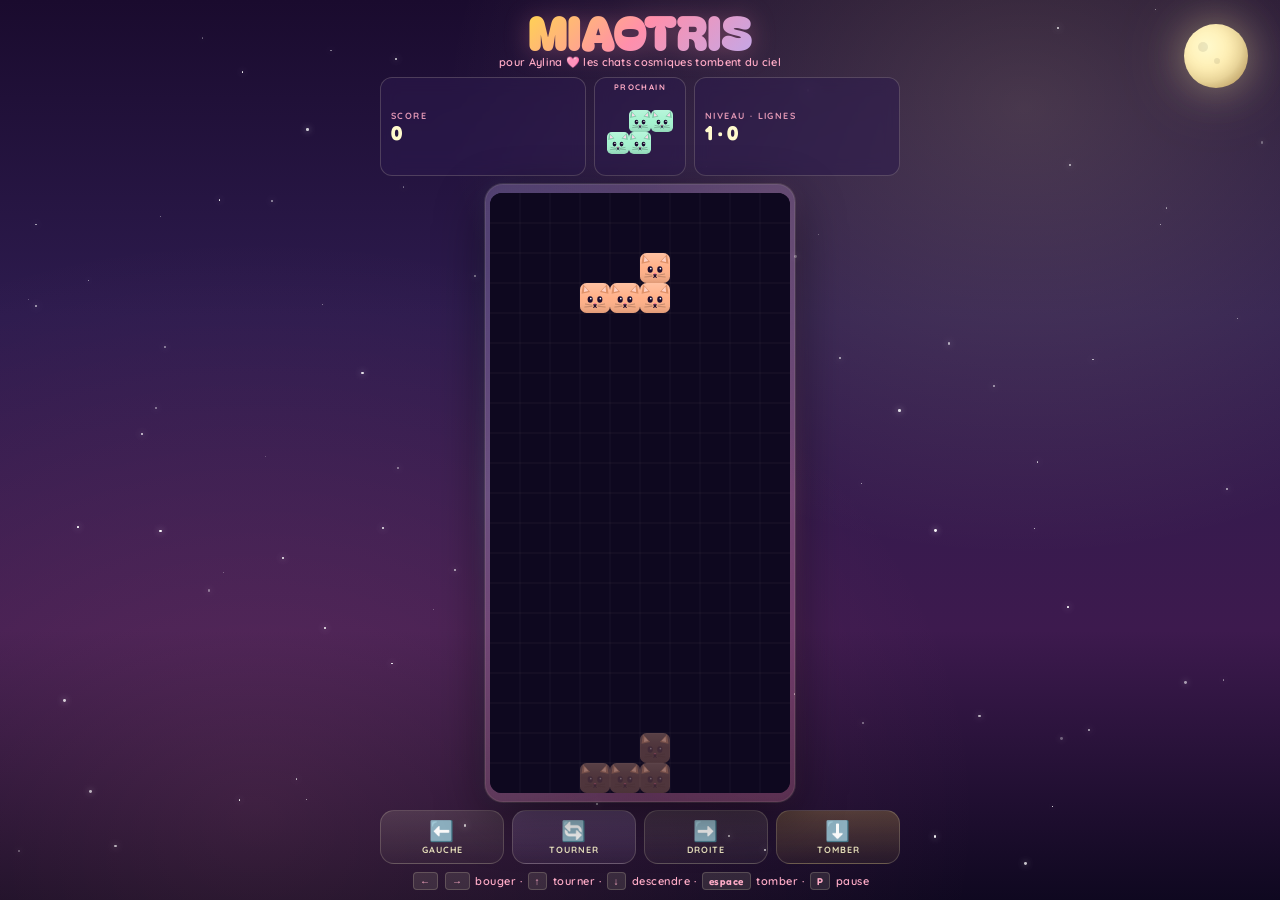
==== index.html @ 1fc5ab64 "Add files via upload" ====
<!doctype html>
<html lang="fr">
<head>
<meta charset="utf-8">
<meta name="viewport" content="width=device-width, initial-scale=1, viewport-fit=cover, user-scalable=no">
<meta name="theme-color" content="#1a0b2e">
<title>MIAOTRIS — Pour Aylina 🌙</title>
<link rel="preconnect" href="https://fonts.googleapis.com">
<link rel="preconnect" href="https://fonts.gstatic.com" crossorigin>
<link href="https://fonts.googleapis.com/css2?family=Bagel+Fat+One&family=Fredoka:wght@500;600;700&family=Quicksand:wght@500;600;700&display=swap" rel="stylesheet">
<style>
:root{
  --night-1:#1a0b2e;
  --night-2:#2d1b4e;
  --night-3:#3d1a4e;
  --night-4:#0f0820;
  --moon:#fffacd;
  --moon-glow:#ffe9a8;
  --pink:#ff8fab;
  --pink-soft:#ffacc7;
  --mint:#a5f3d0;
  --sky:#87ceeb;
  --gold:#ffd54f;
  --lav:#c4a7e7;
  --peach:#ffb088;
  --coral:#ff8a80;
  --ink:#1a0b2e;
  --paper:#fffacd;
  --line:rgba(255,250,205,.18);
  --grid:rgba(255,250,205,.08);
}

*{box-sizing:border-box;margin:0;padding:0;-webkit-tap-highlight-color:transparent;-webkit-touch-callout:none}
html,body{
  height:100%;
  width:100%;
  overflow:hidden;
  overscroll-behavior:none;
  position:fixed;
  inset:0;
  -webkit-user-select:none;user-select:none;
  touch-action:none;
}

body{
  font-family:'Quicksand',system-ui,sans-serif;
  color:var(--paper);
  background:
    radial-gradient(ellipse at 80% 12%, rgba(255,234,168,.18), transparent 40%),
    radial-gradient(ellipse at 20% 90%, rgba(255,143,171,.14), transparent 50%),
    linear-gradient(180deg, var(--night-1) 0%, var(--night-2) 35%, var(--night-3) 70%, var(--night-4) 100%);
  padding:env(safe-area-inset-top) env(safe-area-inset-right) env(safe-area-inset-bottom) env(safe-area-inset-left);
  display:flex;flex-direction:column;
}

/* ETOILES SCINTILLANTES */
.stars{position:fixed;inset:0;pointer-events:none;z-index:0;overflow:hidden}
.star{position:absolute;background:#fff;border-radius:50%;box-shadow:0 0 6px rgba(255,255,255,.8);animation:twinkle linear infinite}
@keyframes twinkle{
  0%,100%{opacity:.2;transform:scale(.8)}
  50%{opacity:1;transform:scale(1.2)}
}

/* LUNE */
.moon{
  position:fixed;top:24px;right:32px;width:64px;height:64px;
  border-radius:50%;
  background:radial-gradient(circle at 35% 35%, var(--moon) 0%, var(--moon-glow) 60%, #d4a85f 100%);
  box-shadow:0 0 40px rgba(255,234,168,.4), 0 0 80px rgba(255,234,168,.2), inset -8px -8px 16px rgba(0,0,0,.15);
  z-index:1;
  animation:moonFloat 12s ease-in-out infinite;
}
@keyframes moonFloat{
  0%,100%{transform:translateY(0) rotate(0deg)}
  50%{transform:translateY(-8px) rotate(3deg)}
}
.moon::before,.moon::after{
  content:'';position:absolute;border-radius:50%;background:rgba(0,0,0,.08);
}
.moon::before{width:10px;height:10px;top:18px;left:14px}
.moon::after{width:6px;height:6px;top:34px;left:30px}

/* SHELL */
.app{
  position:relative;z-index:2;
  display:flex;flex-direction:column;align-items:center;
  flex:1 1 auto;
  width:100%;height:100%;min-height:0;
  padding:8px 10px 10px;
  gap:8px;
  overflow:hidden;
}

header{
  text-align:center;
  display:flex;flex-direction:column;align-items:center;gap:0;
  flex:0 0 auto;
}
h1{
  font-family:'Bagel Fat One',cursive;
  font-size:clamp(28px,7vw,46px);
  letter-spacing:1px;
  line-height:1;
  background:linear-gradient(135deg,#ffd54f 0%,#ff8fab 50%,#c4a7e7 100%);
  -webkit-background-clip:text;background-clip:text;
  -webkit-text-fill-color:transparent;
  filter:drop-shadow(0 2px 12px rgba(255,143,171,.3));
  animation:titleWiggle 6s ease-in-out infinite;
}
@keyframes titleWiggle{
  0%,100%{transform:rotate(-1deg)}
  50%{transform:rotate(1deg)}
}
.tag{
  font-family:'Quicksand',sans-serif;
  font-weight:600;font-size:11px;
  color:var(--pink-soft);
  letter-spacing:.3px;
  margin-top:1px;
}
.tag .heart{display:inline-block;animation:beat 1.4s ease-in-out infinite}
@keyframes beat{0%,100%{transform:scale(1)}30%{transform:scale(1.25)}}

/* HUD */
.hud{
  display:grid;grid-template-columns:1fr auto 1fr;
  gap:8px;width:100%;max-width:520px;align-items:stretch;
  flex:0 0 auto;
}
.stat{
  background:rgba(45,27,78,.55);
  backdrop-filter:blur(8px);-webkit-backdrop-filter:blur(8px);
  border:1px solid var(--line);
  border-radius:12px;
  padding:6px 10px;
  display:flex;flex-direction:column;justify-content:center;
}
.stat .label{
  font-size:9px;text-transform:uppercase;letter-spacing:1.4px;
  color:var(--pink-soft);font-weight:700;opacity:.85;
}
.stat .value{
  font-family:'Fredoka',sans-serif;font-weight:700;
  font-size:20px;color:var(--paper);line-height:1;margin-top:2px;
}
.next-wrap{
  display:flex;flex-direction:column;align-items:center;
  background:rgba(45,27,78,.55);
  border:1px solid var(--line);border-radius:12px;
  padding:4px 6px;
  backdrop-filter:blur(8px);-webkit-backdrop-filter:blur(8px);
}
.next-wrap .label{
  font-size:8px;text-transform:uppercase;letter-spacing:1.4px;
  color:var(--pink-soft);font-weight:700;
}
#nextCanvas{display:block;margin-top:1px;border-radius:6px}

/* JEU */
.board-wrap{
  position:relative;
  border-radius:18px;
  padding:5px;
  background:linear-gradient(160deg,rgba(196,167,231,.25),rgba(255,143,171,.2));
  box-shadow:0 16px 50px rgba(0,0,0,.45), 0 0 0 1px rgba(255,250,205,.12), inset 0 0 0 1px rgba(255,250,205,.08);
  flex:1 1 auto;
  display:flex;align-items:center;justify-content:center;
  min-height:0;
}
.board-wrap::before{
  content:'';position:absolute;inset:-2px;border-radius:20px;
  background:conic-gradient(from 0deg,transparent 0%,rgba(255,143,171,.4) 25%,transparent 50%,rgba(135,206,235,.4) 75%,transparent 100%);
  z-index:-1;filter:blur(8px);opacity:.5;
  animation:rotate 18s linear infinite;
}
@keyframes rotate{to{transform:rotate(360deg)}}
#gameCanvas{
  display:block;border-radius:12px;
  background:
    linear-gradient(180deg,rgba(15,8,32,.85),rgba(26,11,46,.95));
  box-shadow:inset 0 4px 20px rgba(0,0,0,.5);
  touch-action:none;
}

/* CONTROLES TACTILES */
.controls{
  display:grid;grid-template-columns:repeat(4,1fr);
  gap:8px;width:100%;max-width:520px;
  flex:0 0 auto;
}
.btn{
  font-family:'Quicksand',sans-serif;font-weight:700;
  font-size:13px;letter-spacing:.5px;
  background:linear-gradient(180deg,rgba(255,250,205,.12),rgba(255,250,205,.04));
  color:var(--paper);
  border:1.5px solid var(--line);
  border-radius:14px;
  padding:10px 4px 8px;
  display:flex;flex-direction:column;align-items:center;justify-content:center;gap:3px;
  cursor:pointer;
  user-select:none;-webkit-user-select:none;
  touch-action:manipulation;
  transition:transform .08s ease, background .15s ease, box-shadow .15s ease;
  min-height:54px;
}
.btn .ico{font-size:20px;line-height:1}
.btn .lbl{font-size:9px;opacity:.85;text-transform:uppercase;letter-spacing:1px}
.btn:active{
  transform:scale(.94);
  background:linear-gradient(180deg,rgba(255,143,171,.3),rgba(196,167,231,.2));
  box-shadow:0 0 24px rgba(255,143,171,.35);
}
.btn[data-key="rotate"]{background:linear-gradient(180deg,rgba(196,167,231,.25),rgba(196,167,231,.08))}
.btn[data-key="drop"]{background:linear-gradient(180deg,rgba(255,213,79,.22),rgba(255,213,79,.06))}

/* PAUSE / GAME OVER MODAL */
.modal{
  position:fixed;inset:0;display:flex;align-items:center;justify-content:center;
  background:rgba(15,8,32,.78);backdrop-filter:blur(10px);-webkit-backdrop-filter:blur(10px);
  z-index:50;
  opacity:0;pointer-events:none;
  transition:opacity .3s ease;
  padding:20px;
  overflow-y:auto;
  touch-action:pan-y;
  -webkit-overflow-scrolling:touch;
}
.modal.show{opacity:1;pointer-events:auto}
.card{
  background:linear-gradient(180deg,rgba(61,26,78,.95),rgba(45,27,78,.95));
  border:1.5px solid var(--line);
  border-radius:24px;padding:24px 22px;
  text-align:center;max-width:340px;width:100%;
  max-height:calc(100dvh - 40px);
  overflow-y:auto;
  touch-action:pan-y;
  -webkit-overflow-scrolling:touch;
  box-shadow:0 30px 80px rgba(0,0,0,.5);
  transform:scale(.9);transition:transform .35s cubic-bezier(.4,1.5,.5,1);
}
.modal.show .card{transform:scale(1)}
.card h2{
  font-family:'Bagel Fat One',cursive;font-size:34px;line-height:1;
  background:linear-gradient(135deg,var(--gold) 0%,var(--pink) 60%,var(--lav) 100%);
  -webkit-background-clip:text;background-clip:text;-webkit-text-fill-color:transparent;
}
.card .stats-row{
  display:flex;justify-content:space-around;margin:18px 0;gap:12px;
}
.card .stats-row > div{flex:1}
.card .stats-row .label{font-size:10px;letter-spacing:1.5px;text-transform:uppercase;color:var(--pink-soft);font-weight:700}
.card .stats-row .value{font-family:'Fredoka',sans-serif;font-weight:700;font-size:24px;color:var(--paper)}
.card p{font-size:14px;color:var(--pink-soft);margin:8px 0 18px;font-weight:500}
.card .cats-sleep{font-size:38px;letter-spacing:6px;animation:zZz 2.4s ease-in-out infinite}
@keyframes zZz{0%,100%{opacity:.7}50%{opacity:1}}
.btn-primary{
  font-family:'Bagel Fat One',cursive;font-size:18px;
  background:linear-gradient(135deg,var(--pink) 0%,var(--gold) 100%);
  color:var(--ink);border:none;border-radius:14px;
  padding:14px 32px;cursor:pointer;
  box-shadow:0 8px 24px rgba(255,143,171,.4);
  transition:transform .12s ease;
  letter-spacing:1px;
}
.btn-primary:active{transform:scale(.95)}

/* AIDE TOUCHE CLAVIER (desktop uniquement) */
.kbd-hint{
  display:none;font-size:11px;color:var(--pink-soft);
  text-align:center;font-weight:600;letter-spacing:.5px;
  flex:0 0 auto;
}
.kbd-hint kbd{
  display:inline-block;padding:2px 6px;margin:0 2px;
  background:rgba(255,250,205,.1);border:1px solid var(--line);
  border-radius:4px;font-family:'Fredoka';font-size:10px;
}

/* SCORE FLOAT */
.score-float{
  position:absolute;font-family:'Bagel Fat One',cursive;font-size:24px;
  color:var(--gold);text-shadow:0 2px 8px rgba(0,0,0,.6);
  pointer-events:none;z-index:5;
  animation:floatUp 1.2s cubic-bezier(.2,.8,.2,1) forwards;
}
@keyframes floatUp{
  0%{opacity:0;transform:translateY(0) scale(.8)}
  20%{opacity:1;transform:translateY(-15px) scale(1.1)}
  100%{opacity:0;transform:translateY(-80px) scale(.9)}
}

/* PETITS ECRANS */
@media (max-height:700px){
  .app{padding:6px 8px 8px;gap:6px}
  h1{font-size:clamp(24px,6vw,38px)}
  .tag{font-size:10px}
  .stat{padding:5px 8px;border-radius:10px}
  .stat .value{font-size:17px}
  .btn{min-height:48px;padding:8px 4px 6px}
  .btn .ico{font-size:18px}
  .btn .lbl{font-size:8px}
  .moon{width:42px;height:42px;top:10px;right:12px}
}
@media (max-width:380px){
  .moon{width:38px;height:38px;top:10px;right:10px}
  h1{font-size:30px}
  .btn .lbl{display:none}
  .btn{min-height:48px}
  .btn .ico{font-size:22px}
}

@media (min-width:768px) and (min-height:720px){
  .kbd-hint{display:block}
}

/* PAUSED OVERLAY */
.paused-banner{
  position:absolute;inset:5px;display:flex;align-items:center;justify-content:center;
  background:rgba(26,11,46,.7);backdrop-filter:blur(4px);
  border-radius:12px;font-family:'Bagel Fat One',cursive;font-size:32px;
  color:var(--gold);letter-spacing:2px;
  opacity:0;pointer-events:none;transition:opacity .25s ease;
}
.paused-banner.show{opacity:1}
</style>
</head>
<body>

<div class="stars" id="stars"></div>
<div class="moon" aria-hidden="true"></div>

<div class="app">
  <header>
    <h1>MIAOTRIS</h1>
    <div class="tag">pour Aylina <span class="heart">🩷</span> les chats cosmiques tombent du ciel</div>
  </header>

  <div class="hud">
    <div class="stat">
      <span class="label">Score</span>
      <span class="value" id="score">0</span>
    </div>
    <div class="next-wrap">
      <span class="label">Prochain</span>
      <canvas id="nextCanvas" width="80" height="80"></canvas>
    </div>
    <div class="stat">
      <span class="label">Niveau · Lignes</span>
      <span class="value"><span id="level">1</span> · <span id="lines">0</span></span>
    </div>
  </div>

  <div class="board-wrap" id="boardWrap">
    <canvas id="gameCanvas" width="300" height="600"></canvas>
    <div class="paused-banner" id="pausedBanner">PAUSE 😺</div>
  </div>

  <div class="controls">
    <button class="btn" data-key="left" aria-label="Gauche">
      <span class="ico">⬅️</span><span class="lbl">Gauche</span>
    </button>
    <button class="btn" data-key="rotate" aria-label="Tourner">
      <span class="ico">🔄</span><span class="lbl">Tourner</span>
    </button>
    <button class="btn" data-key="right" aria-label="Droite">
      <span class="ico">➡️</span><span class="lbl">Droite</span>
    </button>
    <button class="btn" data-key="drop" aria-label="Tomber">
      <span class="ico">⬇️</span><span class="lbl">Tomber</span>
    </button>
  </div>

  <div class="kbd-hint">
    <kbd>←</kbd> <kbd>→</kbd> bouger · <kbd>↑</kbd> tourner · <kbd>↓</kbd> descendre · <kbd>espace</kbd> tomber · <kbd>P</kbd> pause
  </div>
</div>

<div class="modal" id="gameOverModal">
  <div class="card">
    <h2 id="goverTitle">Bonne nuit les chats !</h2>
    <div class="cats-sleep">😴😺💤</div>
    <div class="stats-row">
      <div><div class="label">Score</div><div class="value" id="finalScore">0</div></div>
      <div><div class="label">Lignes</div><div class="value" id="finalLines">0</div></div>
      <div><div class="label">Record</div><div class="value" id="bestScore">0</div></div>
    </div>
    <p id="goverSub">Les chats sont fatigués. Veux-tu rejouer&nbsp;?</p>
    <button class="btn-primary" id="restartBtn">REJOUER 🌙</button>
  </div>
</div>

<script>
'use strict';

/* ========================================================
   MIAOTRIS — Tetris cosmique pour Aylina
   Single-file HTML, canvas custom, Web Audio synth
   Studio Niko Design · Pour la fille de Niko
   ======================================================== */

/* --- safeStorage wrapper (incognito/iframe tolerant) --- */
const safeStorage = (() => {
  try { localStorage.setItem('__t','1'); localStorage.removeItem('__t'); return localStorage; }
  catch(e){ const m={}; return { getItem:k=>m[k]??null, setItem:(k,v)=>{m[k]=String(v)}, removeItem:k=>{delete m[k]} }; }
})();

/* --- ETOILES BACKGROUND --- */
function buildStars(){
  const wrap = document.getElementById('stars');
  const frag = document.createDocumentFragment();
  const N = 80;
  for (let i=0;i<N;i++){
    const s = document.createElement('div');
    s.className = 'star';
    const size = Math.random()*2.4 + .6;
    s.style.width = size+'px';
    s.style.height = size+'px';
    s.style.left = Math.random()*100+'%';
    s.style.top = Math.random()*100+'%';
    s.style.animationDuration = (1.5 + Math.random()*4)+'s';
    s.style.animationDelay = (Math.random()*4)+'s';
    s.style.opacity = .3 + Math.random()*.7;
    frag.appendChild(s);
  }
  wrap.appendChild(frag);
}

/* --- AUDIO SYNTH (Web Audio API) --- */
let audioCtx = null;
function ac(){
  if (!audioCtx){
    try { audioCtx = new (window.AudioContext||window.webkitAudioContext)(); }
    catch(e){ return null; }
  }
  if (audioCtx.state === 'suspended') audioCtx.resume();
  return audioCtx;
}
function tone({freq=440, freq2=null, dur=.15, type='sine', vol=.18, attack=.005, release=.08}={}){
  const c = ac(); if (!c) return;
  const o = c.createOscillator();
  const g = c.createGain();
  o.type = type;
  o.frequency.setValueAtTime(freq, c.currentTime);
  if (freq2) o.frequency.exponentialRampToValueAtTime(freq2, c.currentTime + dur);
  g.gain.setValueAtTime(0, c.currentTime);
  g.gain.linearRampToValueAtTime(vol, c.currentTime + attack);
  g.gain.linearRampToValueAtTime(0, c.currentTime + dur + release);
  o.connect(g); g.connect(c.destination);
  o.start(); o.stop(c.currentTime + dur + release + .02);
}
function sndMove(){ tone({freq:520, dur:.04, type:'triangle', vol:.08}); }
function sndRotate(){ tone({freq:760, freq2:980, dur:.08, type:'triangle', vol:.1}); }
function sndLock(){ tone({freq:220, freq2:160, dur:.1, type:'sine', vol:.14}); }
function sndMiaou(){
  // 2 tons "miaou"
  tone({freq:680, freq2:980, dur:.1, type:'sine', vol:.16});
  setTimeout(()=>tone({freq:880, freq2:520, dur:.18, type:'sine', vol:.18}), 90);
}
function sndTetris(){
  // Arpège majeur + miaou
  const notes = [523, 659, 784, 1047]; // C E G C
  notes.forEach((f,i)=> setTimeout(()=>tone({freq:f, dur:.12, type:'triangle', vol:.16}), i*70));
  setTimeout(sndMiaou, 320);
}
function sndGameOver(){
  const notes = [392, 349, 294, 220];
  notes.forEach((f,i)=> setTimeout(()=>tone({freq:f, dur:.22, type:'sine', vol:.16}), i*120));
}

/* --- TETROMINOES --- */
const TETROMINOES = {
  I: [[0,0,0,0],[1,1,1,1],[0,0,0,0],[0,0,0,0]],
  O: [[1,1],[1,1]],
  T: [[0,1,0],[1,1,1],[0,0,0]],
  L: [[0,0,1],[1,1,1],[0,0,0]],
  J: [[1,0,0],[1,1,1],[0,0,0]],
  S: [[0,1,1],[1,1,0],[0,0,0]],
  Z: [[1,1,0],[0,1,1],[0,0,0]]
};

/* --- PALETTE CHATS (7 couleurs harmonieuses nuit étoilée) --- */
const CAT = {
  I: { body:'#87ceeb', ear:'#5ba8c9', innerEar:'#ffc4d6', shadow:'rgba(0,0,0,.18)', name:'Sky'   },
  O: { body:'#ffd54f', ear:'#e0b13a', innerEar:'#ffd9ec', shadow:'rgba(0,0,0,.16)', name:'Honey' },
  T: { body:'#c4a7e7', ear:'#9d80c4', innerEar:'#ffd9ec', shadow:'rgba(0,0,0,.18)', name:'Mauve' },
  L: { body:'#ffb088', ear:'#e09269', innerEar:'#ffd0c4', shadow:'rgba(0,0,0,.16)', name:'Peach' },
  J: { body:'#ff8a80', ear:'#d96b62', innerEar:'#ffd0c4', shadow:'rgba(0,0,0,.18)', name:'Coral' },
  S: { body:'#a5f3d0', ear:'#7fc9a8', innerEar:'#ffd9ec', shadow:'rgba(0,0,0,.16)', name:'Mint'  },
  Z: { body:'#ffacc7', ear:'#d985a6', innerEar:'#ffe1ec', shadow:'rgba(0,0,0,.16)', name:'Rose'  }
};
const TYPES = Object.keys(TETROMINOES);

/* --- DESSIN D'UN CHAT (cellule) --- */
function drawCat(ctx, x, y, size, type, blink=false){
  const p = CAT[type];
  const r = size*0.22;
  // Body rounded square
  ctx.fillStyle = p.body;
  ctx.beginPath();
  ctx.moveTo(x+r, y);
  ctx.arcTo(x+size, y, x+size, y+size, r);
  ctx.arcTo(x+size, y+size, x, y+size, r);
  ctx.arcTo(x, y+size, x, y, r);
  ctx.arcTo(x, y, x+size, y, r);
  ctx.closePath();
  ctx.fill();

  // Subtle inner highlight
  const grd = ctx.createLinearGradient(x, y, x, y+size);
  grd.addColorStop(0, 'rgba(255,255,255,.22)');
  grd.addColorStop(.5,'rgba(255,255,255,0)');
  grd.addColorStop(1, 'rgba(0,0,0,.12)');
  ctx.fillStyle = grd;
  ctx.fill();

  // Ears
  ctx.fillStyle = p.ear;
  // left ear
  ctx.beginPath();
  ctx.moveTo(x + size*0.10, y + size*0.04);
  ctx.lineTo(x + size*0.34, y + size*0.30);
  ctx.lineTo(x + size*0.05, y + size*0.36);
  ctx.closePath();
  ctx.fill();
  // right ear
  ctx.beginPath();
  ctx.moveTo(x + size*0.90, y + size*0.04);
  ctx.lineTo(x + size*0.66, y + size*0.30);
  ctx.lineTo(x + size*0.95, y + size*0.36);
  ctx.closePath();
  ctx.fill();

  // Inner ear (pink)
  ctx.fillStyle = p.innerEar;
  ctx.beginPath();
  ctx.moveTo(x + size*0.15, y + size*0.12);
  ctx.lineTo(x + size*0.28, y + size*0.27);
  ctx.lineTo(x + size*0.13, y + size*0.30);
  ctx.closePath();
  ctx.fill();
  ctx.beginPath();
  ctx.moveTo(x + size*0.85, y + size*0.12);
  ctx.lineTo(x + size*0.72, y + size*0.27);
  ctx.lineTo(x + size*0.87, y + size*0.30);
  ctx.closePath();
  ctx.fill();

  // Eyes
  if (blink){
    ctx.strokeStyle = '#1a0b2e';
    ctx.lineWidth = Math.max(1, size*0.05);
    ctx.lineCap = 'round';
    ctx.beginPath();
    ctx.arc(x + size*0.34, y + size*0.55, size*0.07, .15*Math.PI, .85*Math.PI);
    ctx.stroke();
    ctx.beginPath();
    ctx.arc(x + size*0.66, y + size*0.55, size*0.07, .15*Math.PI, .85*Math.PI);
    ctx.stroke();
  } else {
    ctx.fillStyle = '#1a0b2e';
    ctx.beginPath();
    ctx.ellipse(x + size*0.34, y + size*0.55, size*0.085, size*0.11, 0, 0, 2*Math.PI);
    ctx.fill();
    ctx.beginPath();
    ctx.ellipse(x + size*0.66, y + size*0.55, size*0.085, size*0.11, 0, 0, 2*Math.PI);
    ctx.fill();
    // shine
    ctx.fillStyle = '#fff';
    ctx.beginPath();
    ctx.arc(x + size*0.36, y + size*0.52, size*0.028, 0, 2*Math.PI);
    ctx.fill();
    ctx.beginPath();
    ctx.arc(x + size*0.68, y + size*0.52, size*0.028, 0, 2*Math.PI);
    ctx.fill();
  }

  // Nose
  ctx.fillStyle = '#ff6b9d';
  ctx.beginPath();
  ctx.moveTo(x + size*0.50, y + size*0.66);
  ctx.lineTo(x + size*0.44, y + size*0.71);
  ctx.lineTo(x + size*0.56, y + size*0.71);
  ctx.closePath();
  ctx.fill();

  // Mouth (small w)
  ctx.strokeStyle = '#1a0b2e';
  ctx.lineWidth = Math.max(.8, size*0.035);
  ctx.lineCap = 'round';
  ctx.beginPath();
  ctx.moveTo(x + size*0.50, y + size*0.71);
  ctx.lineTo(x + size*0.50, y + size*0.76);
  ctx.stroke();
  ctx.beginPath();
  ctx.arc(x + size*0.44, y + size*0.77, size*0.045, 1.6*Math.PI, .4*Math.PI);
  ctx.stroke();
  ctx.beginPath();
  ctx.arc(x + size*0.56, y + size*0.77, size*0.045, .6*Math.PI, 1.4*Math.PI);
  ctx.stroke();

  // Whiskers
  ctx.strokeStyle = 'rgba(0,0,0,.4)';
  ctx.lineWidth = Math.max(.5, size*0.018);
  ctx.beginPath();
  ctx.moveTo(x + size*0.40, y + size*0.74);
  ctx.lineTo(x + size*0.18, y + size*0.70);
  ctx.moveTo(x + size*0.40, y + size*0.78);
  ctx.lineTo(x + size*0.16, y + size*0.80);
  ctx.moveTo(x + size*0.60, y + size*0.74);
  ctx.lineTo(x + size*0.82, y + size*0.70);
  ctx.moveTo(x + size*0.60, y + size*0.78);
  ctx.lineTo(x + size*0.84, y + size*0.80);
  ctx.stroke();
}

/* --- PRERENDER chats (perf) --- */
const SPRITES = { open:{}, blink:{} };
function buildSprites(cellSize){
  for (const t of TYPES){
    for (const state of ['open','blink']){
      const c = document.createElement('canvas');
      c.width = cellSize; c.height = cellSize;
      const cx = c.getContext('2d');
      cx.imageSmoothingEnabled = true;
      drawCat(cx, 0, 0, cellSize, t, state === 'blink');
      SPRITES[state][t] = c;
    }
  }
}

/* --- ETAT DU JEU --- */
const COLS = 10, ROWS = 20;
let CELL = 30;
const game = {
  board: [],
  current: null,
  next: null,
  score: 0,
  lines: 0,
  level: 1,
  dropTimer: 0,
  dropInterval: 1000,
  lastTime: 0,
  running: true,
  over: false,
  paused: false,
  blinkPhase: 0,
  flashes: [],   // ligne flashes
  particles: [],
  scoreFloats: []
};

function emptyBoard(){
  const b = [];
  for (let r=0; r<ROWS; r++){
    b.push(new Array(COLS).fill(null));
  }
  return b;
}

function rotate(matrix){
  const N = matrix.length;
  const out = Array.from({length:N}, ()=> new Array(N).fill(0));
  for (let r=0; r<N; r++){
    for (let c=0; c<N; c++){
      out[c][N-1-r] = matrix[r][c];
    }
  }
  return out;
}

function spawnPiece(type){
  const shape = TETROMINOES[type].map(row => row.slice());
  const w = shape[0].length;
  return {
    type,
    shape,
    x: Math.floor((COLS - w)/2),
    y: type === 'I' ? -1 : 0
  };
}

function randomType(){
  return TYPES[Math.floor(Math.random()*TYPES.length)];
}

function collides(piece, dx=0, dy=0, shape=null){
  const s = shape || piece.shape;
  for (let r=0; r<s.length; r++){
    for (let c=0; c<s[r].length; c++){
      if (!s[r][c]) continue;
      const nx = piece.x + c + dx;
      const ny = piece.y + r + dy;
      if (nx < 0 || nx >= COLS || ny >= ROWS) return true;
      if (ny >= 0 && game.board[ny][nx]) return true;
    }
  }
  return false;
}

function lockPiece(){
  const p = game.current;
  for (let r=0; r<p.shape.length; r++){
    for (let c=0; c<p.shape[r].length; c++){
      if (p.shape[r][c]){
        const ny = p.y + r;
        const nx = p.x + c;
        if (ny < 0){
          // Topped out
          gameOver();
          return;
        }
        game.board[ny][nx] = p.type;
      }
    }
  }
  sndLock();
  clearLines();
  if (!game.over){
    game.current = game.next;
    game.next = spawnPiece(randomType());
    if (collides(game.current)){
      gameOver();
    }
  }
}

function clearLines(){
  let cleared = 0;
  const clearedRows = [];
  for (let r=ROWS-1; r>=0; r--){
    if (game.board[r].every(cell => cell !== null)){
      clearedRows.push(r);
      cleared++;
    }
  }
  if (cleared === 0) return;

  // Animation flash
  game.flashes.push({rows: clearedRows.slice(), t: 0, dur: 350});

  // Particules: chaque cell explose en étoiles
  for (const r of clearedRows){
    for (let c=0; c<COLS; c++){
      const type = game.board[r][c];
      if (!type) continue;
      const cx = c*CELL + CELL/2;
      const cy = r*CELL + CELL/2;
      for (let i=0; i<6; i++){
        game.particles.push({
          x: cx, y: cy,
          vx: (Math.random()-.5)*4,
          vy: (Math.random()-.5)*4 - 2,
          life: 1, decay: .015 + Math.random()*.01,
          size: 2 + Math.random()*3,
          color: CAT[type].body,
          rot: Math.random()*Math.PI*2,
          rotSpeed: (Math.random()-.5)*.2
        });
      }
    }
  }

  // Score
  const points = [0, 100, 300, 500, 800][cleared] * game.level;
  game.score += points;
  game.lines += cleared;
  const newLevel = Math.floor(game.lines/10) + 1;
  if (newLevel !== game.level){
    game.level = newLevel;
    game.dropInterval = Math.max(80, 1000 - (game.level-1)*80);
  }

  // Score float
  const lastRow = Math.min(...clearedRows);
  game.scoreFloats.push({
    text: '+' + points,
    x: COLS*CELL/2,
    y: lastRow*CELL,
    t: 0, dur: 1200
  });

  // Sons
  if (cleared === 4) sndTetris();
  else sndMiaou();

  // Retire les lignes après le flash (simple: après 350ms)
  setTimeout(() => {
    const sorted = clearedRows.slice().sort((a,b)=>a-b);
    for (const r of sorted){
      game.board.splice(r, 1);
      game.board.unshift(new Array(COLS).fill(null));
    }
    updateHUD();
  }, 350);
}

function move(dx){
  if (!game.current || game.over || game.paused) return;
  if (!collides(game.current, dx, 0)){
    game.current.x += dx;
    sndMove();
  }
}
function softDrop(){
  if (!game.current || game.over || game.paused) return;
  if (!collides(game.current, 0, 1)){
    game.current.y += 1;
    game.score += 1;
    updateHUD();
  } else {
    lockPiece();
  }
}
function hardDrop(){
  if (!game.current || game.over || game.paused) return;
  let d = 0;
  while (!collides(game.current, 0, d+1)){ d++; }
  game.current.y += d;
  game.score += d * 2;
  updateHUD();
  lockPiece();
}
function rotateCurrent(){
  if (!game.current || game.over || game.paused) return;
  if (game.current.type === 'O') return;
  const rotated = rotate(game.current.shape);
  // wall-kick basique
  const kicks = [0, -1, 1, -2, 2];
  for (const k of kicks){
    if (!collides(game.current, k, 0, rotated)){
      game.current.x += k;
      game.current.shape = rotated;
      sndRotate();
      return;
    }
  }
}

/* --- HUD --- */
function updateHUD(){
  document.getElementById('score').textContent = game.score;
  document.getElementById('level').textContent = game.level;
  document.getElementById('lines').textContent = game.lines;
}

/* --- GAME OVER --- */
function gameOver(){
  if (game.over) return;
  game.over = true;
  game.running = false;
  sndGameOver();
  const best = Math.max(parseInt(safeStorage.getItem('miaotris_best')||'0', 10), game.score);
  safeStorage.setItem('miaotris_best', String(best));
  document.getElementById('finalScore').textContent = game.score;
  document.getElementById('finalLines').textContent = game.lines;
  document.getElementById('bestScore').textContent = best;
  if (game.score === best && game.score > 0){
    document.getElementById('goverTitle').textContent = 'Nouveau record ! 🌟';
    document.getElementById('goverSub').textContent = 'Aylina, tu es la reine des chats cosmiques !';
  } else {
    document.getElementById('goverTitle').textContent = 'Bonne nuit les chats !';
    document.getElementById('goverSub').textContent = 'Les chats sont fatigués. Veux-tu rejouer ?';
  }
  document.getElementById('gameOverModal').classList.add('show');
}

function restart(){
  game.board = emptyBoard();
  game.score = 0;
  game.lines = 0;
  game.level = 1;
  game.dropInterval = 1000;
  game.dropTimer = 0;
  game.over = false;
  game.running = true;
  game.paused = false;
  game.flashes = [];
  game.particles = [];
  game.scoreFloats = [];
  game.current = spawnPiece(randomType());
  game.next = spawnPiece(randomType());
  document.getElementById('gameOverModal').classList.remove('show');
  document.getElementById('pausedBanner').classList.remove('show');
  updateHUD();
}

function togglePause(){
  if (game.over) return;
  game.paused = !game.paused;
  document.getElementById('pausedBanner').classList.toggle('show', game.paused);
}

/* --- RENDU --- */
const canvas = document.getElementById('gameCanvas');
const ctx = canvas.getContext('2d');
const nextCanvas = document.getElementById('nextCanvas');
const nctx = nextCanvas.getContext('2d');

function drawBoard(){
  // background
  ctx.fillStyle = 'rgba(15,8,32,.92)';
  ctx.fillRect(0, 0, canvas.width, canvas.height);

  // grid
  ctx.strokeStyle = 'rgba(255,250,205,.05)';
  ctx.lineWidth = 1;
  for (let c=1; c<COLS; c++){
    ctx.beginPath();
    ctx.moveTo(c*CELL, 0);
    ctx.lineTo(c*CELL, ROWS*CELL);
    ctx.stroke();
  }
  for (let r=1; r<ROWS; r++){
    ctx.beginPath();
    ctx.moveTo(0, r*CELL);
    ctx.lineTo(COLS*CELL, r*CELL);
    ctx.stroke();
  }
}

function drawCell(type, col, row, blink=false, alpha=1){
  if (alpha < 1) ctx.globalAlpha = alpha;
  const sprite = (blink ? SPRITES.blink : SPRITES.open)[type];
  if (sprite) ctx.drawImage(sprite, col*CELL, row*CELL);
  else drawCat(ctx, col*CELL, row*CELL, CELL, type, blink);
  if (alpha < 1) ctx.globalAlpha = 1;
}

function drawPiece(piece, ghost=false){
  if (!piece) return;
  for (let r=0; r<piece.shape.length; r++){
    for (let c=0; c<piece.shape[r].length; c++){
      if (piece.shape[r][c]){
        const row = piece.y + r;
        const col = piece.x + c;
        if (row < 0) continue;
        if (ghost){
          ctx.globalAlpha = .25;
          drawCell(piece.type, col, row, false, 1);
          ctx.globalAlpha = 1;
        } else {
          // 8% chance random blink for current piece
          const blink = (piece === game.current) && (game.blinkPhase > .92);
          drawCell(piece.type, col, row, blink);
        }
      }
    }
  }
}

function drawGhost(){
  if (!game.current || game.over) return;
  const ghost = { ...game.current, shape: game.current.shape };
  let d = 0;
  while (!collides(ghost, 0, d+1)) d++;
  ghost.y = game.current.y + d;
  if (ghost.y === game.current.y) return; // déjà au fond
  drawPiece(ghost, true);
}

function drawFlashes(){
  if (game.flashes.length === 0) return;
  for (const f of game.flashes){
    const progress = Math.min(1, f.t / f.dur);
    const alpha = (1 - progress) * .8;
    ctx.fillStyle = `rgba(255,250,205,${alpha})`;
    for (const r of f.rows){
      ctx.fillRect(0, r*CELL, COLS*CELL, CELL);
    }
  }
}

function updateAndDrawParticles(dt){
  for (let i = game.particles.length-1; i>=0; i--){
    const p = game.particles[i];
    p.x += p.vx;
    p.y += p.vy;
    p.vy += .12; // gravity
    p.rot += p.rotSpeed;
    p.life -= p.decay;
    if (p.life <= 0){ game.particles.splice(i, 1); continue; }
    ctx.save();
    ctx.globalAlpha = Math.max(0, p.life);
    ctx.translate(p.x, p.y);
    ctx.rotate(p.rot);
    ctx.fillStyle = p.color;
    // étoile 5 branches
    drawStar(ctx, 0, 0, p.size, p.size*.4, 5);
    ctx.restore();
  }
  ctx.globalAlpha = 1;
}

function drawStar(ctx, x, y, outer, inner, points){
  ctx.beginPath();
  for (let i=0; i<points*2; i++){
    const r = i % 2 === 0 ? outer : inner;
    const a = (Math.PI / points) * i - Math.PI/2;
    const px = x + Math.cos(a)*r;
    const py = y + Math.sin(a)*r;
    if (i === 0) ctx.moveTo(px, py);
    else ctx.lineTo(px, py);
  }
  ctx.closePath();
  ctx.fill();
}

function updateAndDrawFloats(dt){
  const wrap = document.getElementById('boardWrap');
  for (let i = game.scoreFloats.length-1; i>=0; i--){
    const f = game.scoreFloats[i];
    f.t += dt;
    if (f.t >= f.dur){ game.scoreFloats.splice(i, 1); continue; }
    const progress = f.t / f.dur;
    const alpha = progress < .2 ? progress*5 : (1 - (progress-.2)/.8);
    const dy = -progress * 60;
    ctx.save();
    ctx.globalAlpha = Math.max(0, alpha);
    const fs = Math.max(16, Math.round(CELL * 0.75));
    ctx.font = `bold ${fs}px "Bagel Fat One", cursive`;
    ctx.fillStyle = '#ffd54f';
    ctx.strokeStyle = '#1a0b2e';
    ctx.lineWidth = Math.max(2, fs * 0.18);
    ctx.textAlign = 'center';
    ctx.strokeText(f.text, f.x, f.y + dy);
    ctx.fillText(f.text, f.x, f.y + dy);
    ctx.restore();
  }
  ctx.globalAlpha = 1;
}

function drawNext(){
  nctx.clearRect(0, 0, nextCanvas.width, nextCanvas.height);
  if (!game.next) return;
  const shape = game.next.shape;
  const N = shape.length;
  // Bounding box
  let minR=N, maxR=-1, minC=N, maxC=-1;
  for (let r=0; r<N; r++){
    for (let c=0; c<N; c++){
      if (shape[r][c]){
        if (r<minR) minR=r;
        if (r>maxR) maxR=r;
        if (c<minC) minC=c;
        if (c>maxC) maxC=c;
      }
    }
  }
  const w = maxC - minC + 1;
  const h = maxR - minR + 1;
  const cell = Math.min(nextCanvas.width / (w+0.5), nextCanvas.height / (h+0.5), 22);
  const offX = (nextCanvas.width - w*cell)/2;
  const offY = (nextCanvas.height - h*cell)/2;
  for (let r=0; r<N; r++){
    for (let c=0; c<N; c++){
      if (shape[r][c]){
        drawCat(nctx, offX + (c-minC)*cell, offY + (r-minR)*cell, cell, game.next.type, false);
      }
    }
  }
}

function render(dt){
  drawBoard();
  // board cells
  for (let r=0; r<ROWS; r++){
    for (let c=0; c<COLS; c++){
      const t = game.board[r][c];
      if (t){
        const blink = game.blinkPhase > .96 && Math.random() < .02;
        drawCell(t, c, r, false);
      }
    }
  }
  // ghost
  drawGhost();
  // current
  drawPiece(game.current, false);
  // flashes
  drawFlashes();
  // particles
  updateAndDrawParticles(dt);
  // score floats
  updateAndDrawFloats(dt);
  // next preview
  drawNext();
}

/* --- BOUCLE PRINCIPALE --- */
function loop(t){
  if (!game.lastTime) game.lastTime = t;
  const dt = t - game.lastTime;
  game.lastTime = t;

  game.blinkPhase += dt/3000;
  if (game.blinkPhase > 1) game.blinkPhase -= 1;

  // Flash timing
  for (let i=game.flashes.length-1; i>=0; i--){
    game.flashes[i].t += dt;
    if (game.flashes[i].t >= game.flashes[i].dur){
      game.flashes.splice(i, 1);
    }
  }

  if (!game.paused && !game.over){
    game.dropTimer += dt;
    if (game.dropTimer >= game.dropInterval){
      game.dropTimer = 0;
      if (game.current && !collides(game.current, 0, 1)){
        game.current.y += 1;
      } else if (game.current){
        lockPiece();
      }
    }
  }

  render(dt);
  requestAnimationFrame(loop);
}

/* --- LAYOUT RESPONSIVE ---
   Calcule dynamiquement la taille de cellule pour que tout
   l'UI (header + HUD + canvas + controls) tienne dans la fenêtre.
   Re-buildés les sprites à chaque changement de taille. */
function computeLayout(){
  // Hauteurs des éléments fixes
  const header = document.querySelector('header');
  const hud = document.querySelector('.hud');
  const controls = document.querySelector('.controls');
  const kbd = document.querySelector('.kbd-hint');

  const reservedH =
    (header?.offsetHeight || 0) +
    (hud?.offsetHeight || 0) +
    (controls?.offsetHeight || 0) +
    (kbd && getComputedStyle(kbd).display !== 'none' ? kbd.offsetHeight : 0) +
    8 * 4 + // gaps (.app gap=8 × 4 espaces)
    8 * 2 + // .app padding-top + bottom
    10;     // safety margin

  // Safe-area
  const cs = getComputedStyle(document.body);
  const safeT = parseInt(cs.paddingTop) || 0;
  const safeB = parseInt(cs.paddingBottom) || 0;
  const safeL = parseInt(cs.paddingLeft) || 0;
  const safeR = parseInt(cs.paddingRight) || 0;

  const vw = window.innerWidth - safeL - safeR;
  const vh = window.innerHeight - safeT - safeB;

  const availH = Math.max(120, vh - reservedH);
  const availW = Math.max(120, Math.min(vw - 30, 520) - 12); // padding board-wrap = 5*2 + safety

  // CELL doit être entier pour un rendu net
  const cellByH = Math.floor(availH / ROWS);
  const cellByW = Math.floor(availW / COLS);
  const newCell = Math.max(14, Math.min(cellByH, cellByW, 40));

  if (newCell !== CELL || canvas.width !== COLS * newCell){
    CELL = newCell;
    canvas.width = COLS * CELL;
    canvas.height = ROWS * CELL;
    buildSprites(CELL);
  }

  // Next preview proportionnel (4 cells max + petit padding)
  const nextSize = Math.max(56, Math.min(80, CELL * 2.6));
  if (nextCanvas.width !== Math.round(nextSize)){
    nextCanvas.width = Math.round(nextSize);
    nextCanvas.height = Math.round(nextSize);
  }
}
const keyHandlers = {
  ArrowLeft: () => move(-1),
  ArrowRight: () => move(1),
  ArrowDown: () => softDrop(),
  ArrowUp: () => rotateCurrent(),
  ' ': () => hardDrop(),
  Spacebar: () => hardDrop(),
  p: () => togglePause(),
  P: () => togglePause(),
  q: () => move(-1),
  d: () => move(1),
  s: () => softDrop(),
  z: () => rotateCurrent()
};

window.addEventListener('keydown', e => {
  ac(); // unlock audio
  const fn = keyHandlers[e.key];
  if (fn){ e.preventDefault(); fn(); }
});

// Boutons tactiles
const btnActions = { left: () => move(-1), right: () => move(1), rotate: () => rotateCurrent(), drop: () => hardDrop() };
document.querySelectorAll('.btn[data-key]').forEach(btn => {
  const k = btn.dataset.key;
  let repeatTimer = null;
  let initialDelay = null;
  const start = (e) => {
    e.preventDefault();
    ac();
    btnActions[k]();
    if (k === 'left' || k === 'right'){
      initialDelay = setTimeout(() => {
        repeatTimer = setInterval(() => btnActions[k](), 80);
      }, 250);
    }
  };
  const stop = () => {
    clearTimeout(initialDelay);
    clearInterval(repeatTimer);
    repeatTimer = null;
    initialDelay = null;
  };
  btn.addEventListener('touchstart', start, {passive: false});
  btn.addEventListener('mousedown', start);
  btn.addEventListener('touchend', stop);
  btn.addEventListener('mouseup', stop);
  btn.addEventListener('mouseleave', stop);
  btn.addEventListener('touchcancel', stop);
});

// Restart
document.getElementById('restartBtn').addEventListener('click', () => { ac(); restart(); });

// Tap on board to pause (mobile)
document.getElementById('gameCanvas').addEventListener('click', () => { ac(); });

// Prevent scroll on touch
document.addEventListener('touchmove', e => {
  if (e.target.closest('.board-wrap, .controls, .hud, header')) {
    e.preventDefault();
  }
}, {passive: false});

/* --- INIT --- */
buildStars();
computeLayout();   // dimensionne canvas + buildSprites avec la bonne CELL
restart();
// Affichage best initial dans la modale
document.getElementById('bestScore').textContent = safeStorage.getItem('miaotris_best') || '0';

// Resize / orientation : recalcule layout. Debounce pour éviter le thrash.
let _resizeTO = null;
function onResize(){
  clearTimeout(_resizeTO);
  _resizeTO = setTimeout(() => {
    computeLayout();
  }, 80);
}
window.addEventListener('resize', onResize);
window.addEventListener('orientationchange', () => {
  // sur iOS, attendre que le reflow soit fait
  setTimeout(computeLayout, 200);
  setTimeout(computeLayout, 500);
});

// Recalcule après chargement fonts (les hauteurs header/HUD changent quand les fonts arrivent)
if (document.fonts && document.fonts.ready){
  document.fonts.ready.then(() => setTimeout(computeLayout, 50));
}

// Visibilité : pause auto quand app passe en arrière-plan (économie batterie)
document.addEventListener('visibilitychange', () => {
  if (document.hidden && !game.over && !game.paused){
    game.paused = true;
    document.getElementById('pausedBanner').classList.add('show');
  }
});

requestAnimationFrame(loop);

console.log('🐱 MIAOTRIS — Prêt à jouer pour Aylina !');
</script>
</body>
</html>
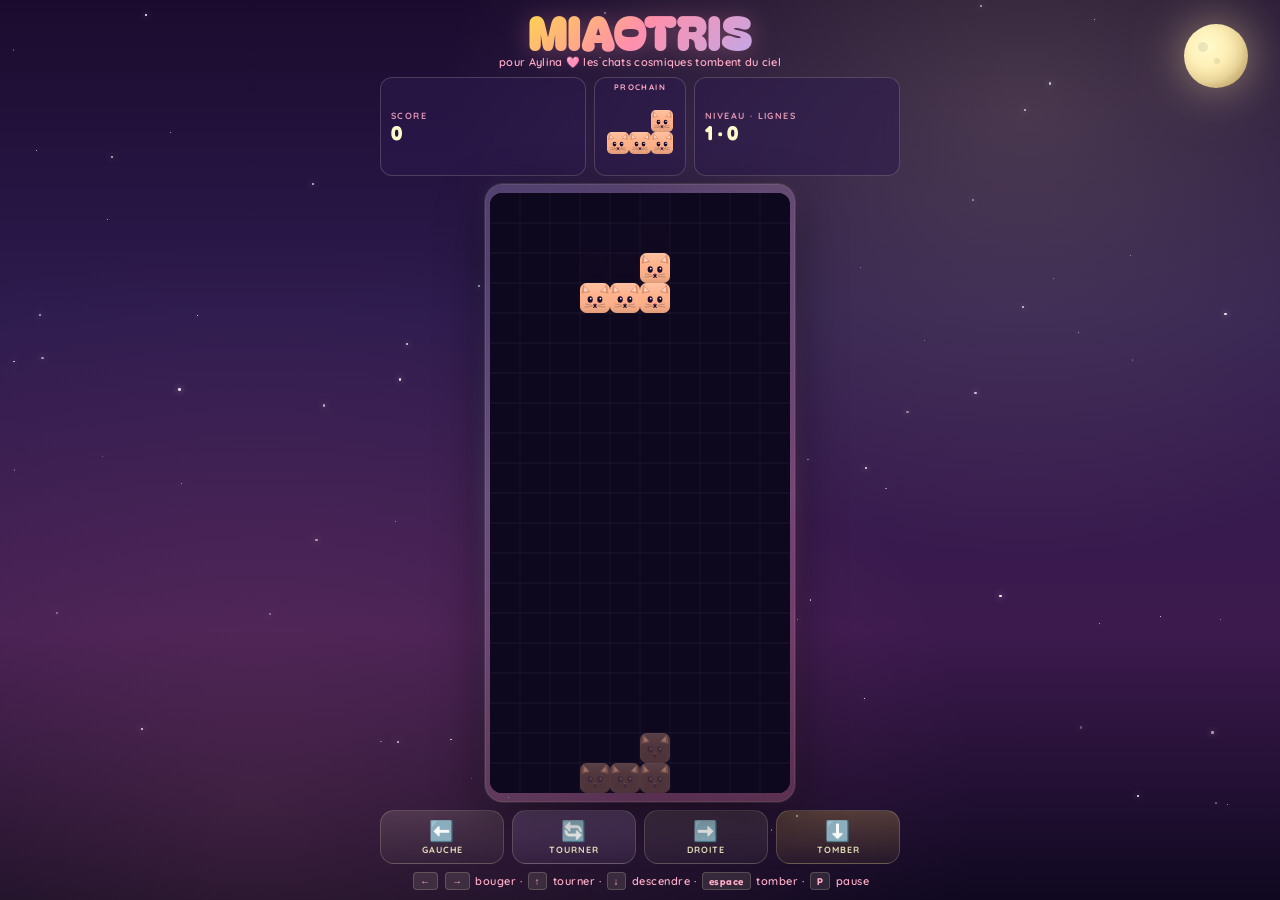
==== commit 10b4ff87: "chore(wave-AB): meta-desc, manifest-link · Studio Niko Design" ====
--- a/index.html
+++ b/index.html
@@ -1,6 +1,7 @@
 <!doctype html>
 <html lang="fr">
-<head>
+<head>
+<meta name="description" content="Miaotris — jeu d'arcade félin inspiré de Tetris · Studio Niko Design">
 <meta charset="utf-8">
 <meta name="viewport" content="width=device-width, initial-scale=1, viewport-fit=cover, user-scalable=no">
 <meta name="theme-color" content="#1a0b2e">
@@ -323,6 +324,8 @@
 }
 .paused-banner.show{opacity:1}
 </style>
+
+<link rel="manifest" href="manifest.json">
 </head>
 <body>
 
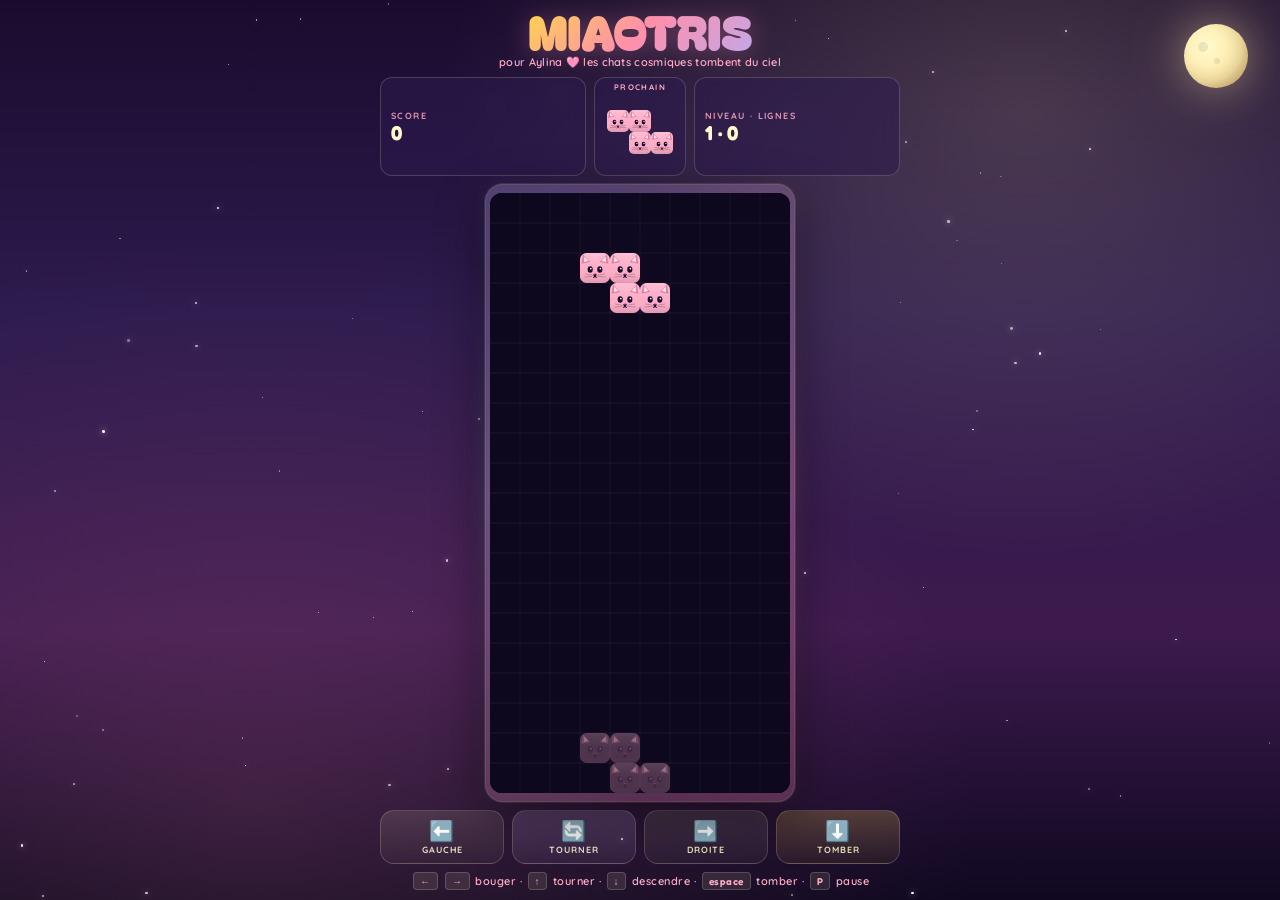
==== commit 74c170a6: "refactor(wave-C): localStorage→safeStorage · vérifié node --check" ====
--- a/index.html
+++ b/index.html
@@ -392,6 +392,17 @@
   </div>
 </div>
 
+<script>/* Studio Niko · helpers vague C */
+window.safeStorage = window.safeStorage || (function(){var mem=new Map(),ls=null;try{ls=window.localStorage;var t='__niko__';ls.setItem(t,'1');ls.removeItem(t);}catch(e){ls=null;}
+return{getItem:function(k){try{return ls?ls.getItem(k):(mem.has(k)?mem.get(k):null);}catch(e){return mem.has(k)?mem.get(k):null;}},
+setItem:function(k,v){try{if(ls){ls.setItem(k,String(v));return;}}catch(e){}mem.set(k,String(v));},
+removeItem:function(k){try{if(ls)ls.removeItem(k);}catch(e){}mem.delete(k);},
+clear:function(){try{if(ls)ls.clear();}catch(e){}mem.clear();},
+key:function(i){try{if(ls)return ls.key(i);}catch(e){}var a=Array.from(mem.keys());return i<a.length?a[i]:null;},
+get length(){try{if(ls)return ls.length;}catch(e){}return mem.size;}};})();
+window.nikoFetch = window.nikoFetch || function(url,opts){function xhr(){opts=opts||{};return new Promise(function(res,rej){var x=new XMLHttpRequest();x.open((opts.method||'GET'),url,true);if(opts.headers){Object.keys(opts.headers).forEach(function(h){try{x.setRequestHeader(h,opts.headers[h]);}catch(e){}});}x.onload=function(){res({ok:x.status>=200&&x.status<300,status:x.status,statusText:x.statusText,url:url,text:function(){return Promise.resolve(x.responseText);},json:function(){return Promise.resolve(JSON.parse(x.responseText));},headers:{get:function(n){return x.getResponseHeader(n);}}});};x.onerror=function(){rej(new TypeError('Network request failed'));};x.send(opts.body||null);});}
+if(window.fetch){return window.fetch(url,opts).catch(function(){return xhr();});}return xhr();};
+</script>
 <script>
 'use strict';
 
@@ -403,7 +414,7 @@
 
 /* --- safeStorage wrapper (incognito/iframe tolerant) --- */
 const safeStorage = (() => {
-  try { localStorage.setItem('__t','1'); localStorage.removeItem('__t'); return localStorage; }
+  try { safeStorage.setItem('__t','1'); safeStorage.removeItem('__t'); return safeStorage; }
   catch(e){ const m={}; return { getItem:k=>m[k]??null, setItem:(k,v)=>{m[k]=String(v)}, removeItem:k=>{delete m[k]} }; }
 })();
 
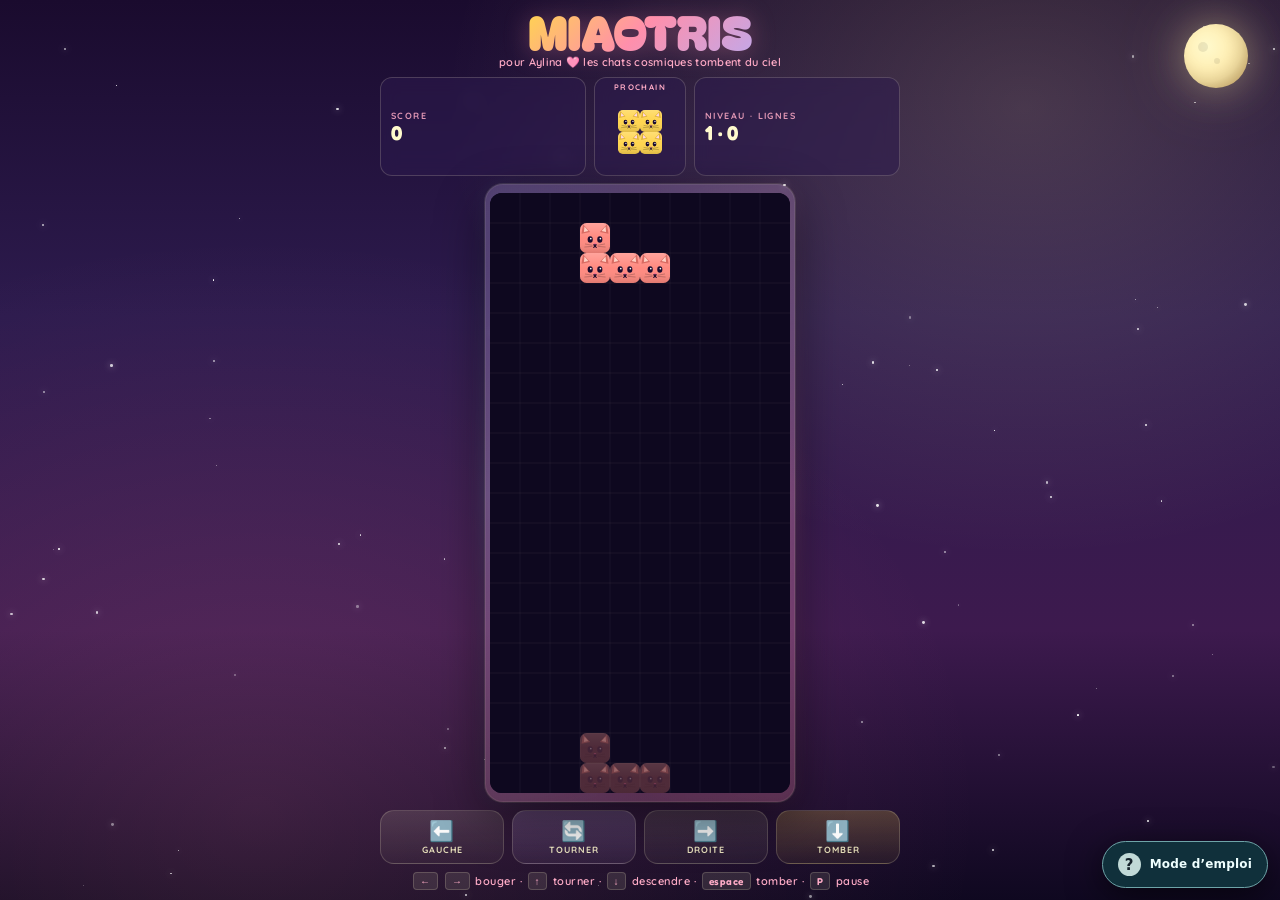
==== commit 8de599fb: "feat(ux): embed French how-to guide in the game" ====
--- a/index.html
+++ b/index.html
@@ -1289,5 +1289,49 @@
 
 console.log('🐱 MIAOTRIS — Prêt à jouer pour Aylina !');
 </script>
+<!-- STUDIO NIKO — MODE D'EMPLOI INTÉGRÉ. Conserver ce bloc lors d'une mise à jour. -->
+<style id="studio-niko-guide-style">
+#studio-niko-embedded-guide{all:initial!important;display:block!important;position:fixed!important;z-index:2147483000!important;right:max(12px,env(safe-area-inset-right,0px))!important;bottom:max(12px,env(safe-area-inset-bottom,0px))!important;width:auto!important;height:auto!important;max-width:calc(100vw - 24px)!important;font:13px/1.65 system-ui,-apple-system,BlinkMacSystemFont,"Segoe UI",sans-serif!important;color:#e9f5f4!important;direction:ltr!important}
+#studio-niko-embedded-guide *,#studio-niko-embedded-guide *::before,#studio-niko-embedded-guide *::after{box-sizing:border-box!important}
+#studio-niko-embedded-guide>summary{all:initial!important;display:flex!important;align-items:center!important;gap:9px!important;list-style:none!important;cursor:pointer!important;user-select:none!important;white-space:nowrap!important;border:1px solid #6ea4a8!important;border-radius:999px!important;background:#10303b!important;color:#efffff!important;padding:11px 15px!important;box-shadow:0 8px 35px #0009!important;font:700 12px/1.2 system-ui,sans-serif!important;letter-spacing:.015em!important}
+#studio-niko-embedded-guide>summary::-webkit-details-marker{display:none!important}
+#studio-niko-embedded-guide>summary:focus-visible{outline:3px solid #e9c38e!important;outline-offset:3px!important}
+#studio-niko-embedded-guide>summary .sn-guide-question{display:grid!important;place-items:center!important;width:23px!important;height:23px!important;border-radius:50%!important;background:#c1d9d7!important;color:#15222b!important;font:800 15px system-ui,sans-serif!important}
+#studio-niko-embedded-guide[open]>summary{background:#385363!important}
+#studio-niko-embedded-guide .sn-guide-sheet{all:initial!important;display:block!important;position:absolute!important;bottom:calc(100% + 10px)!important;right:0!important;width:min(405px,calc(100vw - 24px))!important;max-height:min(76vh,680px)!important;overflow-y:auto!important;overscroll-behavior:contain!important;border:1px solid #557e86!important;border-radius:13px!important;background:#0d2130!important;box-shadow:0 30px 100px #000c!important;padding:22px!important;color:#eaf3f4!important;font:13px/1.7 system-ui,-apple-system,BlinkMacSystemFont,"Segoe UI",sans-serif!important;text-align:left!important}
+#studio-niko-embedded-guide .sn-guide-caption{display:block!important;font:800 9px/1.6 system-ui,sans-serif!important;letter-spacing:.12em!important;color:#85bdbf!important;margin:0 0 12px!important;text-transform:uppercase!important}
+#studio-niko-embedded-guide h2{all:unset!important;display:block!important;font:750 22px/1.25 system-ui,sans-serif!important;letter-spacing:-.035em!important;color:#fff!important;margin:0 0 12px!important}
+#studio-niko-embedded-guide h3{all:unset!important;display:block!important;font:750 13px/1.4 system-ui,sans-serif!important;color:#b9e1df!important;margin:20px 0 8px!important}
+#studio-niko-embedded-guide p,#studio-niko-embedded-guide li{all:unset!important;display:block!important;font:400 12px/1.8 system-ui,sans-serif!important;color:#c2d3dc!important;margin:0!important}
+#studio-niko-embedded-guide ol{all:unset!important;display:block!important;counter-reset:sn-help-step!important;margin:0!important;padding:0!important}
+#studio-niko-embedded-guide li{counter-increment:sn-help-step!important;display:flex!important;gap:11px!important;margin:9px 0!important}
+#studio-niko-embedded-guide li::before{content:counter(sn-help-step,decimal-leading-zero)!important;color:#98cbc8!important;font:700 11px/1.85 system-ui,sans-serif!important;flex:none!important}
+#studio-niko-embedded-guide .sn-guide-warning{display:block!important;margin-top:15px!important;border-left:3px solid #d6ba8f!important;padding:10px 13px!important;background:#342d29!important;color:#ecdec7!important;font:500 12px/1.7 system-ui,sans-serif!important}
+#studio-niko-embedded-guide .sn-guide-links{display:flex!important;flex-wrap:wrap!important;gap:8px!important;margin-top:18px!important;border-top:1px solid #3e5a68!important;padding-top:14px!important}
+#studio-niko-embedded-guide .sn-guide-links a{all:unset!important;display:inline-block!important;cursor:pointer!important;padding:9px 11px!important;border:1px solid #638f92!important;border-radius:5px!important;color:#def5f4!important;text-decoration:none!important;font:700 11px/1.4 system-ui,sans-serif!important}
+#studio-niko-embedded-guide .sn-guide-links a:hover{background:#254550!important}
+@media(max-width:480px){#studio-niko-embedded-guide .sn-guide-sheet{max-height:calc(100dvh - 115px)!important;padding:18px!important}}
+@media(prefers-reduced-motion:reduce){#studio-niko-embedded-guide *{transition:none!important;animation:none!important}}
+</style>
+<details id="studio-niko-embedded-guide" role="region" aria-label="Mode d'emploi de miaotris">
+  <summary><span class="sn-guide-question" aria-hidden="true">?</span> Mode d’emploi</summary>
+  <section class="sn-guide-sheet" aria-labelledby="studio-niko-guide-title">
+    <span class="sn-guide-caption">STUDIO NIKO / GUIDE INTÉGRÉ</span>
+    <h2 id="studio-niko-guide-title">miaotris</h2>
+    <p>Jeu de blocs félin dans le navigateur.</p>
+    <h3>Premiers pas</h3>
+    <ol><li>Ouvrez l&#39;interface du jeu et démarrez la partie.</li><li>Utilisez les touches ou commandes tactiles indiquées.</li><li>Suivez la progression et recommencez une partie pour améliorer votre score.</li></ol>
+    <h3>Avant de commencer</h3>
+    <p>Les commandes et les performances varient selon le téléphone et le navigateur.</p>
+    
+    <h3>En cas de problème</h3>
+    <p>En cas de page vide ou d&#39;erreur : rechargez une fois, vérifiez la connexion et les permissions ; sur une PWA déjà installée, fermez-la puis rouvrez-la pour actualiser son cache. Consultez le dépôt GitHub si le problème persiste.</p>
+    <div class="sn-guide-links">
+      <a href="https://github.com/Nikoju1977/miaotris" target="_blank" rel="noopener noreferrer">Documentation et code ↗</a>
+      <a href="https://studio-niko-hub.vercel.app/#catalogue" target="_blank" rel="noopener noreferrer">Studio Niko Hub ↗</a>
+    </div>
+  </section>
+</details>
+<!-- /STUDIO NIKO — MODE D'EMPLOI INTÉGRÉ -->
 </body>
 </html>
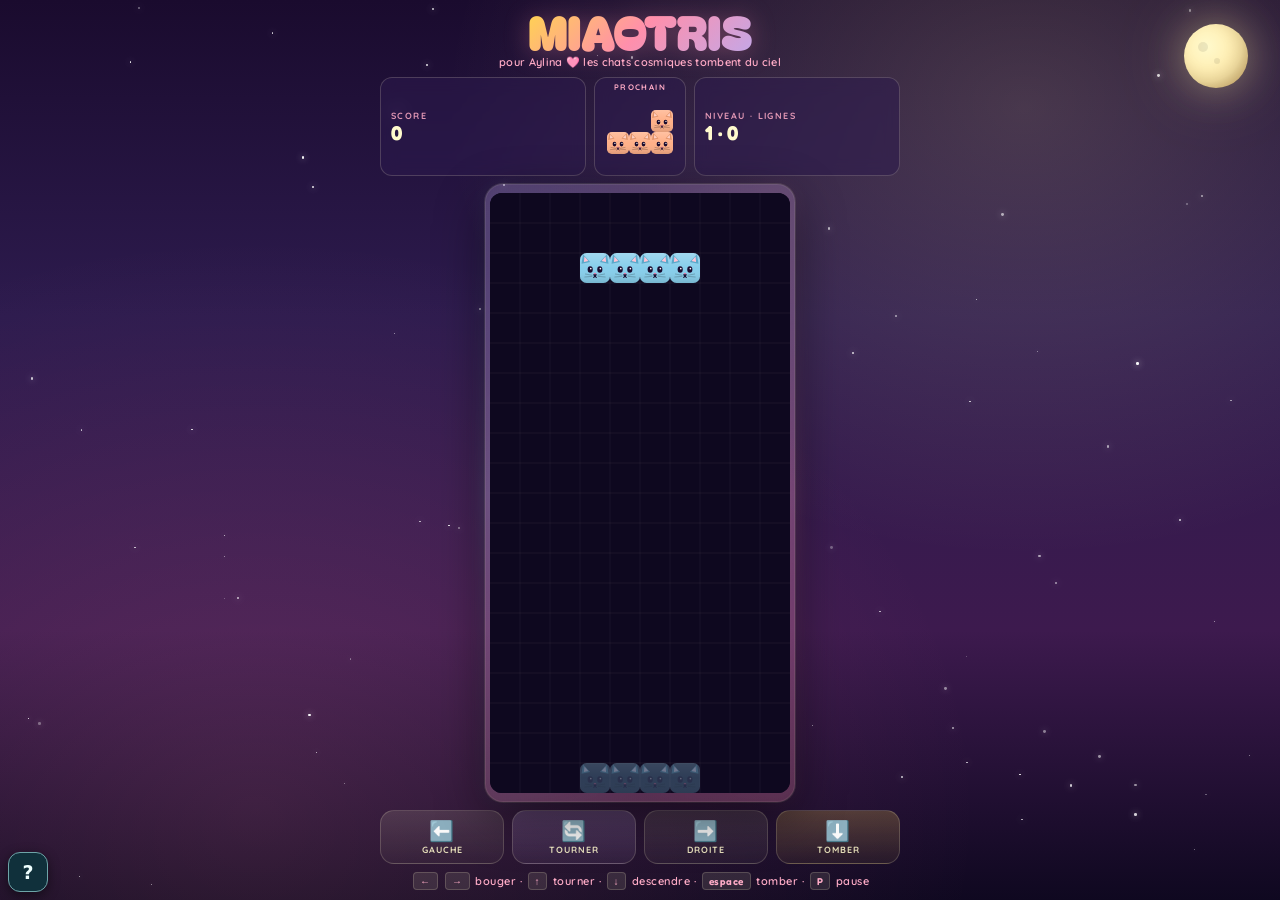
==== commit b1e1558f: "ux: dockable compact help respecting touchscreen controls [skip ci]" ====
--- a/index.html
+++ b/index.html
@@ -1312,10 +1312,31 @@
 #studio-niko-embedded-guide .sn-guide-links a:hover{background:#254550!important}
 @media(max-width:480px){#studio-niko-embedded-guide .sn-guide-sheet{max-height:calc(100dvh - 115px)!important;padding:18px!important}}
 @media(prefers-reduced-motion:reduce){#studio-niko-embedded-guide *{transition:none!important;animation:none!important}}
+/* STUDIO-NIKO-GUIDE-V2: aide compacte, mobile et non bloquante */
+#studio-niko-embedded-guide{z-index:70!important;left:max(8px,env(safe-area-inset-left,0px))!important;right:auto!important;bottom:max(8px,env(safe-area-inset-bottom,0px))!important;width:38px!important;max-width:38px!important;pointer-events:none!important}
+#studio-niko-embedded-guide[open]{z-index:1500!important}
+#studio-niko-embedded-guide>summary{display:grid!important;place-items:center!important;gap:0!important;width:38px!important;height:38px!important;min-height:38px!important;padding:0!important;border-radius:12px!important;box-shadow:0 3px 12px #0007!important;pointer-events:auto!important;touch-action:manipulation!important}
+#studio-niko-embedded-guide>summary .sn-guide-question{width:32px!important;height:32px!important;background:transparent!important;color:#efffff!important;font:800 19px/1 system-ui,sans-serif!important}
+#studio-niko-embedded-guide>summary .sn-guide-label{display:none!important}
+#studio-niko-embedded-guide .sn-guide-sheet{left:0!important;right:auto!important;pointer-events:auto!important;max-height: min(68dvh,600px)!important;padding:14px 16px 17px!important;width:min(390px,calc(100vw - 20px))!important;box-shadow:0 16px 55px #000b!important}
+#studio-niko-embedded-guide .sn-guide-actions{display:flex!important;align-items:center!important;justify-content:space-between!important;gap:8px!important;position:sticky!important;top:-14px!important;z-index:2!important;padding:7px 0 10px!important;background:#0d2130!important}
+#studio-niko-embedded-guide .sn-guide-actions button{all:unset!important;box-sizing:border-box!important;display:inline-flex!important;justify-content:center!important;align-items:center!important;cursor:pointer!important;color:#e5ffff!important;background:#183946!important;border:1px solid #548e99!important;border-radius:8px!important;padding:7px 10px!important;font:700 12px/1.2 system-ui,sans-serif!important;min-height:34px!important;touch-action:manipulation!important}
+#studio-niko-embedded-guide .sn-guide-actions button:focus-visible{outline:2px solid #e9c38e!important;outline-offset:2px!important}
+#studio-niko-embedded-guide[data-dock="right"]{left:auto!important;right:max(8px,env(safe-area-inset-right,0px))!important}
+#studio-niko-embedded-guide[data-dock="right"] .sn-guide-sheet{left:auto!important;right:0!important}
+@media(max-width:480px){
+  #studio-niko-embedded-guide .sn-guide-sheet{max-height:min(65dvh,540px)!important;padding:12px 14px 15px!important}
+  #studio-niko-embedded-guide .sn-guide-actions{top:-12px!important}
+}
+@media(max-height:460px){
+  #studio-niko-embedded-guide{top:max(6px,env(safe-area-inset-top,0px))!important;bottom:auto!important}
+  #studio-niko-embedded-guide .sn-guide-sheet{top:calc(100% + 8px)!important;bottom:auto!important;max-height:calc(100dvh - 60px)!important}
+}
 </style>
 <details id="studio-niko-embedded-guide" role="region" aria-label="Mode d'emploi de miaotris">
-  <summary><span class="sn-guide-question" aria-hidden="true">?</span> Mode d’emploi</summary>
+  <summary aria-label="Mode d’emploi" title="Ouvrir le mode d’emploi"><span class="sn-guide-question" aria-hidden="true">?</span><span class="sn-guide-label">Mode d’emploi</span></summary>
   <section class="sn-guide-sheet" aria-labelledby="studio-niko-guide-title">
+<div class="sn-guide-actions"><button class="sn-guide-dock" type="button" aria-label="Déplacer le bouton d'aide de l'autre côté">Changer de côté</button><button class="sn-guide-close" type="button">Fermer ×</button></div>
     <span class="sn-guide-caption">STUDIO NIKO / GUIDE INTÉGRÉ</span>
     <h2 id="studio-niko-guide-title">miaotris</h2>
     <p>Jeu de blocs félin dans le navigateur.</p>
@@ -1332,6 +1353,25 @@
     </div>
   </section>
 </details>
+<script>
+/* STUDIO-NIKO-GUIDE-V2: fermeture et préférence locale facultative */
+(function(){
+  'use strict';
+  var guide=document.getElementById('studio-niko-embedded-guide');
+  if(!guide)return;
+  var trigger=guide.querySelector('summary');
+  try{if(localStorage.getItem('studio-niko-guide-dock')==='right')guide.dataset.dock='right';}catch(e){}
+  guide.querySelector('.sn-guide-close').addEventListener('click',function(){guide.open=false;trigger.focus();});
+  guide.querySelector('.sn-guide-dock').addEventListener('click',function(){
+    guide.dataset.dock=guide.dataset.dock==='right'?'left':'right';
+    try{localStorage.setItem('studio-niko-guide-dock',guide.dataset.dock);}catch(e){}
+  });
+  document.addEventListener('keydown',function(e){
+    if(e.key==='Escape'&&guide.open){guide.open=false;trigger.focus();}
+  });
+  document.addEventListener('pointerdown',function(e){if(guide.open&&!guide.contains(e.target))guide.open=false;});
+})();
+</script>
 <!-- /STUDIO NIKO — MODE D'EMPLOI INTÉGRÉ -->
 </body>
 </html>
